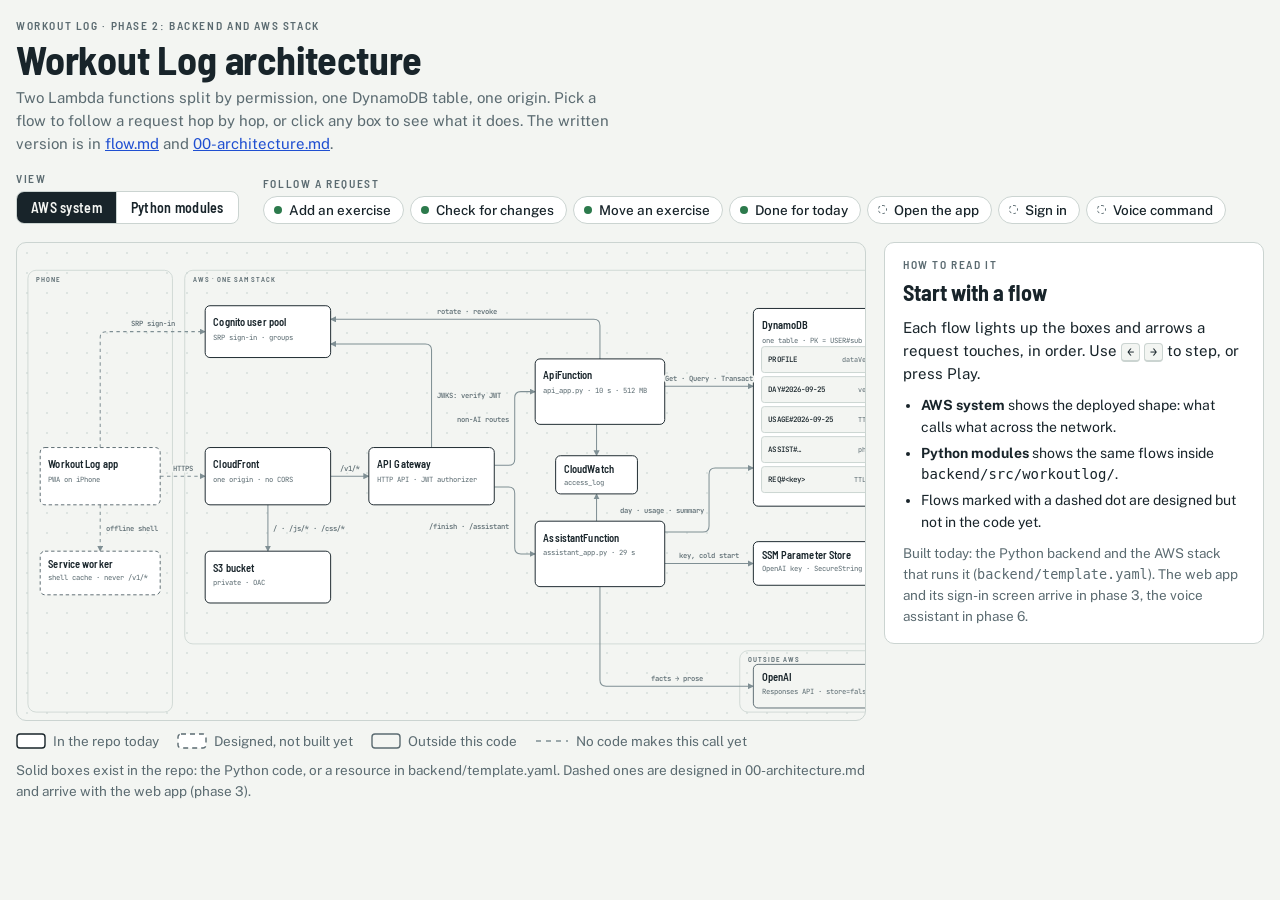
==== docs/architecture.html @ 7bdda40e "Interactive architecture diagram, updated for phase 2 docs/architecture.html: an explorable diagram " ====
<!doctype html>
<html lang="en">
<head>
<meta charset="utf-8">
<meta name="viewport" content="width=device-width, initial-scale=1, viewport-fit=cover">
<title>Workout Log Architecture</title>
<link rel="preconnect" href="https://fonts.googleapis.com">
<link rel="preconnect" href="https://fonts.gstatic.com" crossorigin>
<link rel="stylesheet" href="https://fonts.googleapis.com/css2?family=Barlow+Semi+Condensed:wght@500;600;700&family=Public+Sans:wght@400;500;600&family=JetBrains+Mono:wght@400;500;600&display=swap">
<style>
/* Layout: drafting-paper diagram on the left, a reading panel on the right that
   follows whatever is selected; stacks to one column on narrow screens. */
:root {
  --paper: #f3f5f2;
  --surface: #ffffff;
  --ink: #18242a;
  --muted: #5b6b71;
  --line: #cbd4d1;
  --grid: #dde4e1;
  --edge: #7f8f94;
  --accent: #1f4fd1;
  --accent-soft: #9fb3ec;
  --accent-wash: #e4eafb;
  --warn: #b9450f;
  --warn-wash: #fbeadf;
  --ok: #2c7a4c;
  --ok-wash: #e0f0e6;

  --display: "Barlow Semi Condensed", "Arial Narrow", "Helvetica Neue", Arial, sans-serif;
  --body: "Public Sans", "Segoe UI", system-ui, -apple-system, sans-serif;
  --mono: "JetBrains Mono", ui-monospace, "SF Mono", Menlo, Consolas, monospace;
  color-scheme: light;
}
@media (prefers-color-scheme: dark) {
  :root:not([data-theme="light"]) {
    --paper: #0f1518; --surface: #172025; --ink: #e2e9e6; --muted: #93a3a8;
    --line: #2b393f; --grid: #1a2428; --edge: #6d7e84;
    --accent: #7f9cff; --accent-soft: #3c5196; --accent-wash: #1b2650;
    --warn: #f0905f; --warn-wash: #3a2218; --ok: #6cc28f; --ok-wash: #163024;
    color-scheme: dark;
  }
}
:root[data-theme="dark"] {
  --paper: #0f1518; --surface: #172025; --ink: #e2e9e6; --muted: #93a3a8;
  --line: #2b393f; --grid: #1a2428; --edge: #6d7e84;
  --accent: #7f9cff; --accent-soft: #3c5196; --accent-wash: #1b2650;
  --warn: #f0905f; --warn-wash: #3a2218; --ok: #6cc28f; --ok-wash: #163024;
  color-scheme: dark;
}

* { box-sizing: border-box; }
html, body { margin: 0; }
body {
  background: var(--paper);
  color: var(--ink);
  font: 400 15px/1.55 var(--body);
  padding: max(20px, env(safe-area-inset-top, 0px)) 16px max(32px, env(safe-area-inset-bottom, 0px));
}
.wrap { max-width: 1480px; margin: 0 auto; display: grid; gap: 18px; }
[hidden] { display: none !important; }
button { font: inherit; color: inherit; }
:focus-visible { outline: 2px solid var(--accent); outline-offset: 2px; }

/* ---------- header ---------- */
header { display: grid; gap: 6px; }
.eyebrow {
  font: 600 11.5px/1 var(--display); letter-spacing: .14em; text-transform: uppercase;
  color: var(--muted); margin: 0;
}
h1 {
  font: 700 clamp(28px, 4vw, 40px)/1.05 var(--display); margin: 0; letter-spacing: -.005em;
  text-wrap: balance;
}
.lede { margin: 0; color: var(--muted); max-width: 68ch; }
.lede a { color: var(--accent); }

/* ---------- toolbar ---------- */
.toolbar { display: flex; flex-wrap: wrap; gap: 12px 24px; align-items: end; }
.group { display: grid; gap: 6px; min-width: 0; }
.seg { display: inline-flex; border: 1px solid var(--line); border-radius: 8px; overflow: hidden; background: var(--surface); }
.seg button {
  border: 0; background: transparent; padding: 7px 14px; cursor: pointer;
  font: 600 14px var(--display); letter-spacing: .02em;
}
.seg button + button { border-left: 1px solid var(--line); }
.seg button[aria-pressed="true"] { background: var(--ink); color: var(--paper); }
.chips { display: flex; flex-wrap: wrap; gap: 6px; }
.chip {
  border: 1px solid var(--line); background: var(--surface); border-radius: 999px;
  padding: 5px 12px 5px 10px; cursor: pointer; display: inline-flex; align-items: center; gap: 7px;
  font: 500 13.5px var(--body);
}
.chip .dot { width: 8px; height: 8px; border-radius: 50%; background: var(--ok); flex: none; }
.chip.designed .dot { background: transparent; border: 1.5px dashed var(--muted); width: 9px; height: 9px; }
.chip[aria-pressed="true"] { border-color: var(--accent); background: var(--accent-wash); color: var(--accent); }
.btn {
  border: 1px solid var(--line); background: var(--surface); border-radius: 7px;
  padding: 6px 12px; cursor: pointer; font: 500 13.5px var(--body);
}
.btn:hover, .chip:hover { border-color: var(--accent); }

/* ---------- main ---------- */
main { display: grid; grid-template-columns: minmax(0, 1fr) 380px; gap: 18px; align-items: start; }
@media (max-width: 1060px) { main { grid-template-columns: minmax(0, 1fr); } }

figure { margin: 0; min-width: 0; display: grid; gap: 10px; }
.board {
  border: 1px solid var(--line); border-radius: 10px; overflow-x: auto;
  background-color: var(--paper);
  background-image: radial-gradient(var(--grid) 1.1px, transparent 1.2px);
  background-size: 20px 20px;
}
svg.diagram { display: block; width: 100%; min-width: 900px; height: auto; }
figcaption { color: var(--muted); font-size: 13.5px; display: flex; flex-wrap: wrap; gap: 8px 18px; align-items: center; }
.legend { display: inline-flex; align-items: center; gap: 7px; }
.legend svg { flex: none; }

/* svg: zones */
.zone rect { fill: none; stroke: var(--line); stroke-width: 1.2; }
.zlabel { font: 600 10.5px var(--display); letter-spacing: .14em; fill: var(--muted); text-transform: uppercase; }

/* svg: nodes */
.node { cursor: pointer; transition: opacity .2s ease; outline: none; }
.node .box { fill: var(--surface); stroke: var(--ink); stroke-width: 1.4; transition: stroke .2s, fill .2s; }
.node.st-designed .box { stroke: var(--muted); stroke-dasharray: 5 4; }
.node.st-idle .box { stroke: var(--muted); }
.node.st-ext .box { fill: var(--paper); stroke: var(--muted); }
.node.row .box { fill: var(--paper); stroke: var(--line); stroke-dasharray: none; }
.node.row.st-designed .box { stroke: var(--muted); stroke-dasharray: 4 3; }
.node .title { font: 600 15.5px var(--display); fill: var(--ink); letter-spacing: .01em; }
.node .title.mono { font: 600 13px var(--mono); letter-spacing: 0; }
.node .sub { font: 400 10.5px var(--mono); fill: var(--muted); }
.node.row .title { font: 500 11px var(--mono); }
.node.row .sub { font-size: 10px; }
.node:hover .box, .node:focus-visible .box { stroke: var(--accent); }
.node:focus-visible .box { stroke-width: 2.6; }
.node.is-active .box { stroke: var(--accent); stroke-width: 2.4; fill: var(--accent-wash); stroke-dasharray: none; }
.node.is-active .title { fill: var(--accent); }
.node.is-past .box { stroke: var(--accent-soft); stroke-width: 1.8; }
.node.is-selected .box { stroke: var(--accent); stroke-width: 2.6; }
.node.is-near .box { stroke: var(--accent); }
.is-dim { opacity: .26; }
.tag rect { fill: var(--warn-wash); stroke: var(--warn); stroke-width: 1; }
.tag text { font: 600 9.5px var(--display); letter-spacing: .12em; fill: var(--warn); }

/* svg: edges */
.edge .line { fill: none; stroke: var(--edge); stroke-width: 1.5; transition: stroke .2s; }
.edge.st-designed .line, .edge.st-idle .line { stroke-dasharray: 5 5; }
.edge.is-past .line { stroke: var(--accent-soft); stroke-width: 2; }
.edge.is-near .line { stroke: var(--accent); stroke-width: 2; }
.edge.is-active .line { stroke: var(--accent); stroke-width: 2.6; stroke-dasharray: 8 5; animation: flow .9s linear infinite; }
.elabel {
  font: 500 10.5px var(--mono); fill: var(--muted);
  paint-order: stroke; stroke: var(--paper); stroke-width: 5px; stroke-linejoin: round;
  transition: opacity .2s ease;
}
.elabel.is-active, .elabel.is-near { fill: var(--accent); font-weight: 600; }
.mk-base { fill: var(--edge); }
.mk-on { fill: var(--accent); }
.mk-past { fill: var(--accent-soft); }
@keyframes flow { to { stroke-dashoffset: -26; } }
@media (prefers-reduced-motion: reduce) {
  .edge.is-active .line { animation: none; stroke-dasharray: none; }
  .node, .elabel, .edge .line { transition: none; }
}

/* ---------- panel ---------- */
aside { display: grid; gap: 14px; min-width: 0; position: sticky; top: max(12px, env(safe-area-inset-top, 0px)); }
@media (max-width: 1060px) { aside { position: static; } }
.card {
  background: var(--surface); border: 1px solid var(--line); border-radius: 10px;
  padding: 16px 18px; display: grid; gap: 10px; min-width: 0;
}
.card h2, .card h3 { margin: 0; font: 700 22px/1.15 var(--display); text-wrap: balance; }
.card h3 { font-size: 20px; }
.card p { margin: 0; }
.card .meta { display: flex; flex-wrap: wrap; gap: 6px 10px; align-items: center; }
.route { font: 500 12.5px var(--mono); color: var(--muted); overflow-wrap: anywhere; }
.status {
  display: inline-flex; align-items: center; gap: 6px; font: 600 11px var(--display);
  letter-spacing: .1em; text-transform: uppercase; padding: 3px 8px; border-radius: 4px;
  background: var(--ok-wash); color: var(--ok);
}
.status.designed { background: transparent; color: var(--muted); border: 1px dashed var(--muted); }
.status.ext, .status.idle { background: transparent; color: var(--muted); border: 1px solid var(--line); }

.controls { display: flex; align-items: center; gap: 8px; flex-wrap: wrap; }
.controls .count { font: 600 14px var(--display); color: var(--muted); font-variant-numeric: tabular-nums; margin-right: auto; }

ol.steps { list-style: none; margin: 0; padding: 0; display: grid; gap: 2px; counter-reset: step; }
ol.steps li { counter-increment: step; }
ol.steps button {
  width: 100%; text-align: left; border: 0; background: transparent; cursor: pointer;
  display: grid; grid-template-columns: 26px minmax(0, 1fr); gap: 2px 10px;
  padding: 7px 8px; border-radius: 7px;
}
ol.steps button::before {
  content: counter(step); grid-row: span 2; align-self: start;
  width: 24px; height: 24px; border-radius: 50%; display: grid; place-items: center;
  font: 700 13px var(--display); border: 1.5px solid var(--line); color: var(--muted);
  font-variant-numeric: tabular-nums;
}
ol.steps button:hover { background: var(--paper); }
ol.steps .t { font-weight: 600; font-size: 14.5px; line-height: 1.35; padding-top: 2px; }
ol.steps .d { font-size: 13.5px; color: var(--muted); display: none; }
ol.steps li.past button::before { border-color: var(--accent-soft); color: var(--accent); }
ol.steps li.current button { background: var(--accent-wash); }
ol.steps li.current button::before { background: var(--accent); border-color: var(--accent); color: var(--surface); }
ol.steps li.current .d { display: block; color: var(--ink); }

dl.facts { margin: 0; display: grid; grid-template-columns: minmax(0, 38%) minmax(0, 1fr); gap: 6px 12px; font-size: 13.5px; }
dl.facts dt { color: var(--muted); }
dl.facts dd { margin: 0; overflow-wrap: anywhere; }
.files { display: flex; flex-wrap: wrap; gap: 6px; }
.files code {
  font: 500 12px var(--mono); background: var(--paper); border: 1px solid var(--line);
  border-radius: 4px; padding: 2px 6px; overflow-wrap: anywhere;
}
.links { display: flex; flex-wrap: wrap; gap: 6px; }
.links button {
  border: 1px solid var(--line); background: var(--paper); border-radius: 6px;
  padding: 3px 9px; cursor: pointer; font: 500 12.5px var(--body);
}
.links button:hover { border-color: var(--accent); color: var(--accent); }
.sublabel { font: 600 11px var(--display); letter-spacing: .12em; text-transform: uppercase; color: var(--muted); }
.card ul { margin: 0; padding-left: 18px; display: grid; gap: 4px; font-size: 14px; }
kbd { font: 500 12px var(--mono); border: 1px solid var(--line); border-bottom-width: 2px; border-radius: 4px; padding: 0 5px; background: var(--paper); }
</style>
</head>
<body>
<div class="wrap">

  <header>
    <p class="eyebrow">Workout Log · phase 2: backend and AWS stack</p>
    <h1>Workout Log architecture</h1>
    <p class="lede">
      Two Lambda functions split by permission, one DynamoDB table, one origin.
      Pick a flow to follow a request hop by hop, or click any box to see what it does.
      The written version is in <a href="flow.md">flow.md</a> and <a href="00-architecture.md">00-architecture.md</a>.
    </p>
  </header>

  <div class="toolbar">
    <div class="group">
      <span class="eyebrow">View</span>
      <div class="seg" role="group" aria-label="Diagram view">
        <button type="button" id="viewSystem" data-view="system" aria-pressed="true">AWS system</button>
        <button type="button" id="viewCode" data-view="code" aria-pressed="false">Python modules</button>
      </div>
    </div>
    <div class="group">
      <span class="eyebrow">Follow a request</span>
      <div class="chips" id="flowChips"></div>
    </div>
  </div>

  <main>
    <figure>
      <div class="board">
        <svg class="diagram" id="diagram" role="group" aria-label="Architecture diagram"></svg>
      </div>
      <figcaption>
        <span class="legend">
          <svg width="30" height="16" aria-hidden="true"><rect x="1" y="1" width="28" height="14" rx="3" fill="var(--surface)" stroke="var(--ink)" stroke-width="1.4"/></svg>
          In the repo today
        </span>
        <span class="legend">
          <svg width="30" height="16" aria-hidden="true"><rect x="1" y="1" width="28" height="14" rx="3" fill="var(--surface)" stroke="var(--muted)" stroke-width="1.4" stroke-dasharray="5 4"/></svg>
          Designed, not built yet
        </span>
        <span class="legend">
          <svg width="30" height="16" aria-hidden="true"><rect x="1" y="1" width="28" height="14" rx="3" fill="var(--paper)" stroke="var(--muted)" stroke-width="1.4"/></svg>
          Outside this code
        </span>
        <span class="legend">
          <svg width="34" height="10" aria-hidden="true"><line x1="1" y1="5" x2="33" y2="5" stroke="var(--edge)" stroke-width="1.5" stroke-dasharray="5 5"/></svg>
          No code makes this call yet
        </span>
        <span id="caption"></span>
      </figcaption>
    </figure>

    <aside id="panel" aria-live="polite">
      <section class="card" id="introCard">
        <p class="eyebrow">How to read it</p>
        <h2>Start with a flow</h2>
        <p>Each flow lights up the boxes and arrows a request touches, in order. Use <kbd>←</kbd> <kbd>→</kbd> to step, or press Play.</p>
        <ul>
          <li><b>AWS system</b> shows the deployed shape: what calls what across the network.</li>
          <li><b>Python modules</b> shows the same flows inside <code>backend/src/workoutlog/</code>.</li>
          <li>Flows marked with a dashed dot are designed but not in the code yet.</li>
        </ul>
        <p style="color:var(--muted);font-size:13.5px">Built today: the Python backend and the AWS stack that runs it (<code>backend/template.yaml</code>). The web app and its sign-in screen arrive in phase 3, the voice assistant in phase 6.</p>
      </section>

      <section class="card" id="flowCard" hidden>
        <div class="meta">
          <span class="status" id="flowStatus"></span>
          <span class="route" id="flowRoute"></span>
        </div>
        <h2 id="flowName"></h2>
        <div class="controls">
          <span class="count" id="stepCount"></span>
          <button class="btn" type="button" id="prevStep" aria-label="Previous step">← Prev</button>
          <button class="btn" type="button" id="playStep">Play</button>
          <button class="btn" type="button" id="nextStep" aria-label="Next step">Next →</button>
        </div>
        <ol class="steps" id="steps"></ol>
        <div class="links"><button type="button" id="clearFlow">Clear flow</button></div>
      </section>

      <section class="card" id="nodeCard" hidden></section>
    </aside>
  </main>
</div>

<script>
(() => {
  "use strict";

  // ---------------------------------------------------------------- data
  // st: "repo" = exists in the repo, "designed" = docs only, "ext" = outside
  // this code, "idle" = code exists but nothing calls it.
  const N = (id, x, y, w, h, title, sub, st, opts = {}) => ({ id, x, y, w, h, title, sub, st, ...opts });
  const E = (id, from, to, pts, label, lx, ly, anchor, st) => ({ id, from, to, pts, label, lx, ly, anchor: anchor || "middle", st: st || "repo" });

  const VIEWS = {
    system: {
      viewBox: [0, 0, 1320, 700],
      caption: "Solid boxes exist in the repo: the Python code, or a resource in backend/template.yaml. Dashed ones are designed in 00-architecture.md and arrive with the web app (phase 3).",
      zones: [
        { x: 16, y: 40, w: 212, h: 648, label: "Phone" },
        { x: 246, y: 40, w: 1058, h: 548, label: "AWS · one SAM stack" },
        { x: 1060, y: 598, w: 244, h: 90, label: "Outside AWS" }
      ],
      nodes: [
        N("browser", 34, 300, 176, 84, "Workout Log app", "PWA on iPhone", "designed"),
        N("sw", 34, 452, 176, 64, "Service worker", "shell cache · never /v1/*", "designed"),
        N("cognito", 276, 92, 184, 76, "Cognito user pool", "SRP sign-in · groups", "repo"),
        N("cloudfront", 276, 300, 184, 84, "CloudFront", "one origin · no CORS", "repo"),
        N("s3", 276, 452, 184, 76, "S3 bucket", "private · OAC", "repo"),
        N("apigw", 516, 300, 184, 84, "API Gateway", "HTTP API · JWT authorizer", "repo"),
        N("apifn", 760, 170, 190, 96, "ApiFunction", "api_app.py · 10 s · 512 MB", "repo"),
        N("logs", 790, 312, 120, 56, "CloudWatch", "access_log", "repo"),
        N("asstfn", 760, 408, 190, 96, "AssistantFunction", "assistant_app.py · 29 s", "repo"),
        N("dynamo", 1080, 96, 216, 290, "DynamoDB", "one table · PK = USER#sub", "repo"),
        N("ddb_profile", 1092, 152, 192, 38, "PROFILE", "dataVersion", "repo", { row: true }),
        N("ddb_day", 1092, 196, 192, 38, "DAY#2026-09-25", "version", "repo", { row: true }),
        N("ddb_usage", 1092, 240, 192, 38, "USAGE#2026-09-25", "TTL 3 d", "repo", { row: true }),
        N("ddb_assist", 1092, 284, 192, 38, "ASSIST#…", "phase 6", "idle", { row: true }),
        N("ddb_req", 1092, 328, 192, 38, "REQ#<key>", "TTL 24 h", "repo", { row: true }),
        N("ssm", 1080, 438, 216, 64, "SSM Parameter Store", "OpenAI key · SecureString", "repo"),
        N("openai", 1080, 618, 216, 64, "OpenAI", "Responses API · store=false", "ext")
      ],
      edges: [
        E("s_br_cf", "browser", "cloudfront", [[210, 342], [276, 342]], "HTTPS", 243, 334, "middle", "designed"),
        E("s_br_cog", "browser", "cognito", [[122, 300], [122, 130], [276, 130]], "SRP sign-in", 200, 122, "middle", "designed"),
        E("s_br_sw", "browser", "sw", [[122, 384], [122, 452]], "offline shell", 130, 422, "start", "designed"),
        E("s_cf_s3", "cloudfront", "s3", [[368, 384], [368, 452]], "/ · /js/* · /css/*", 376, 422, "start", "repo"),
        E("s_cf_gw", "cloudfront", "apigw", [[460, 342], [516, 342]], "/v1/*", 488, 334, "middle", "repo"),
        E("s_gw_cog", "apigw", "cognito", [[608, 300], [608, 148], [460, 148]], "JWKS: verify JWT", 616, 228, "start", "repo"),
        E("s_gw_api", "apigw", "apifn", [[700, 326], [730, 326], [730, 218], [760, 218]], "non-AI routes", 722, 262, "end", "repo"),
        E("s_gw_ast", "apigw", "asstfn", [[700, 358], [730, 358], [730, 456], [760, 456]], "/finish · /assistant", 722, 420, "end", "repo"),
        E("s_api_cog", "apifn", "cognito", [[855, 170], [855, 112], [460, 112]], "rotate · revoke", 660, 104, "middle", "repo"),
        E("s_api_ddb", "apifn", "dynamo", [[950, 210], [1080, 210]], "Get · Query · Transact", 1015, 202, "middle", "repo"),
        E("s_ast_ddb", "asstfn", "dynamo", [[950, 424], [1015, 424], [1015, 330], [1080, 330]], "day · usage · summary", 1007, 396, "end", "repo"),
        E("s_ast_ssm", "asstfn", "ssm", [[950, 470], [1080, 470]], "key, cold start", 1015, 462, "middle", "repo"),
        E("s_ast_oai", "asstfn", "openai", [[855, 504], [855, 650], [1080, 650]], "facts → prose", 968, 642, "middle", "repo"),
        E("s_api_log", "apifn", "logs", [[850, 266], [850, 312]], "", 0, 0, "middle", "repo"),
        E("s_ast_log", "asstfn", "logs", [[850, 408], [850, 368]], "", 0, 0, "middle", "repo")
      ]
    },
    code: {
      viewBox: [0, 0, 1400, 720],
      caption: "Every box here is a file under backend/src/workoutlog/. Arrows point from caller to callee.",
      zones: [
        { x: 330, y: 30, w: 420, h: 120, label: "Shared by both entry points" },
        { x: 405, y: 270, w: 415, h: 226, label: "Pure · no I/O" },
        { x: 1085, y: 36, w: 305, h: 436, label: "AssistantFunction only" }
      ],
      nodes: [
        N("api_app", 40, 50, 190, 80, "api_app.py", "ApiFunction entry", "repo", { mono: true }),
        N("assistant_app", 850, 50, 190, 80, "assistant_app.py", "AssistantFunction entry", "repo", { mono: true }),
        N("auth", 342, 66, 126, 60, "auth.py", "current_user", "repo", { mono: true }),
        N("models", 477, 66, 126, 60, "models.py", "Pydantic bodies", "repo", { mono: true }),
        N("errors", 612, 66, 126, 60, "errors.py", "one error shape", "repo", { mono: true }),
        N("sessions", 240, 180, 150, 60, "sessions.py", "/v1/auth/* cookie", "repo", { mono: true }),
        N("c_cognito", 250, 300, 130, 56, "Cognito", "token rotation", "ext"),
        N("service", 40, 300, 190, 80, "service.py", "day operations", "repo", { mono: true }),
        N("logic", 420, 300, 220, 80, "logic.py", "workout rules · JS twin", "repo", { mono: true }),
        N("catalog", 420, 420, 220, 60, "catalog.py", "exercise_catalog.json", "repo", { mono: true }),
        N("export_csv", 660, 420, 155, 56, "export_csv.py", "no caller", "idle", { mono: true }),
        N("summary", 830, 300, 170, 80, "summary.py", "facts for the model", "repo", { mono: true }),
        N("repo", 420, 540, 220, 80, "repo.py", "the only DynamoDB code", "repo", { mono: true }),
        N("c_dynamo", 420, 660, 220, 50, "DynamoDB", "moto in tests", "ext"),
        N("summarizer", 1100, 60, 180, 64, "summarizer.py", "write_summary()", "repo", { mono: true }),
        N("prompts", 1100, 170, 120, 50, "prompts.py", "SUMMARY_SYSTEM", "repo", { mono: true }),
        N("openai_client", 1100, 260, 190, 64, "openai_client.py", "the only key reader", "repo", { mono: true }),
        N("c_ssm", 1100, 400, 120, 56, "SSM", "OpenAI key", "ext"),
        N("c_openai", 1250, 400, 130, 56, "OpenAI", "Responses API", "ext")
      ],
      edges: [
        E("ev_api", null, "api_app", [[135, 8], [135, 50]], "Lambda event", 143, 32, "start"),
        E("ev_asst", null, "assistant_app", [[945, 8], [945, 50]], "Lambda event", 953, 32, "start"),
        E("a_g", "api_app", "auth", [[230, 90], [330, 90]], "Depends()", 280, 82),
        E("a_x", "api_app", "sessions", [[230, 118], [262, 118], [262, 180]], "/v1/auth/*", 270, 162, "start"),
        E("x_g", "sessions", "auth", [[370, 180], [370, 126]], "", 0, 0),
        E("x_c", "sessions", "c_cognito", [[315, 240], [315, 300]], "rotate · revoke", 307, 274, "end"),
        E("s_g", "assistant_app", "auth", [[850, 90], [750, 90]], "Depends()", 800, 82),
        E("a_v", "api_app", "service", [[135, 130], [135, 300]], "one call per route", 127, 218, "end"),
        E("a_r", "api_app", "repo", [[40, 112], [20, 112], [20, 600], [420, 600]], "list_days · ensure_profile", 220, 616),
        E("v_r", "service", "repo", [[135, 380], [135, 580], [420, 580]], "mutate_day(apply)", 278, 572),
        E("g_l", "models", "logic", [[540, 126], [540, 300]], "stored() → lookup", 548, 218, "start"),
        E("l_c", "logic", "catalog", [[530, 380], [530, 420]], "", 0, 0),
        E("u_l", "summary", "logic", [[830, 340], [640, 340]], "totals · top sets", 735, 332),
        E("s_u", "assistant_app", "summary", [[915, 130], [915, 300]], "facts", 923, 218, "start"),
        E("s_r", "assistant_app", "repo", [[1015, 130], [1015, 580], [640, 580]], "get_day · bump_usage · set_summary_once", 828, 572),
        E("r_d", "repo", "c_dynamo", [[530, 620], [530, 660]], "boto3", 538, 644, "start"),
        E("e_l", "export_csv", "logic", [[700, 420], [700, 368], [640, 368]], "tests only", 708, 400, "start", "idle"),
        E("s_z", "assistant_app", "summarizer", [[1040, 90], [1100, 90]], "lazy import", 1070, 82),
        E("z_p", "summarizer", "prompts", [[1140, 124], [1140, 170]], "instructions", 1148, 152, "start"),
        E("z_o", "summarizer", "openai_client", [[1260, 124], [1260, 260]], "client()", 1268, 196, "start"),
        E("o_m", "openai_client", "c_ssm", [[1140, 324], [1140, 400]], "api_key()", 1148, 366, "start"),
        E("o_x", "openai_client", "c_openai", [[1270, 324], [1270, 360], [1315, 360], [1315, 400]], "responses.create", 1292, 352)
      ]
    }
  };

  const STATUS_TEXT = { repo: "In the repo", designed: "Designed", ext: "Outside this code", idle: "No caller yet" };

  const DETAILS = {
    // ---- system view
    browser: { kind: "Frontend · PWA", status: "Designed · phase 3", files: ["web/ (only exercise_catalog.json so far)"],
      body: ["Static HTML, CSS and plain ES modules, added to the iPhone home screen. No build step.",
             "Access and ID tokens live in memory only. The refresh token sits in an httpOnly cookie the page's JavaScript can't read."],
      facts: [["Polls", "GET /v1/days every 60 s with If-None-Match"], ["Sign-in", "SRP through a vendored, pinned amazon-cognito-identity-js"]] },
    sw: { kind: "Frontend", status: "Designed · phase 3",
      body: ["Caches the app shell so it opens instantly, online or not. It never caches /v1/*, so data always comes from the server."] },
    cognito: { kind: "AWS · identity", status: "In template.yaml · make deploy", files: ["backend/template.yaml · UserPool, UserPoolClient", "scripts/create-user.sh", "scripts/set-ai-access.sh"],
      body: ["Invite-only user pool. SRP sign-in means the password is never sent at sign-in.",
             "The ai-users and admins groups unlock the AI routes. The pool is retained if the stack is deleted."],
      facts: [["Access / ID token", "15 min, in memory"], ["Refresh token", "90 days, httpOnly cookie, rotated on every use (30 s grace)"], ["Auth flows", "ALLOW_USER_SRP_AUTH only"], ["Feature plan", "Essentials, which rotation needs"], ["Wrong passwords", "lockout doubles after 5 failures"]] },
    cloudfront: { kind: "AWS · edge", status: "In template.yaml · make deploy", files: ["backend/template.yaml · Distribution, SecurityHeaders"],
      body: ["One distribution serves the app and the API on the same origin, so there is no CORS configuration anywhere.",
             "API paths use CachingDisabled and AllViewerExceptHostHeader, which is what lets the Authorization, Cookie, Origin and Idempotency-Key headers reach API Gateway.",
             "A response headers policy adds the CSP (script-src 'self'), HSTS, nosniff, a referrer policy and a permissions policy."],
      facts: [["/, /js/*, /css/*", "S3"], ["/health", "ApiFunction, no auth"], ["/v1/auth/*", "ApiFunction, refresh cookie"], ["other /v1/*", "JWT, either function"]] },
    s3: { kind: "AWS · storage", status: "In template.yaml · empty until phase 3", files: ["backend/template.yaml · WebBucket, WebBucketPolicy"],
      body: ["Private bucket with all public access blocked. Only this CloudFront distribution can read it, through Origin Access Control, and only over TLS."],
      facts: [["Filled by", "deploy-web.sh (phase 3)"]] },
    apigw: { kind: "AWS · API", status: "In template.yaml · make deploy", files: ["backend/template.yaml · HttpApi", "tests/test_template.py"],
      body: ["HTTP API with a built-in JWT authorizer, so a bad token is turned away before any Lambda runs.",
             "It checks signature and expiry, not revocation. That is why access tokens last 15 minutes."],
      facts: [["No authorizer", "/health, /v1/auth/refresh, /v1/auth/signout only (test_template.py checks)"], ["Timeout", "30 s per integration"], ["Throttling", "burst 50, rate 20, shared by all users"], ["Cost", "about $1.00 per million requests"]] },
    logs: { kind: "AWS · logs", status: "In the repo · 30-day retention", files: ["api_app.py · access_log", "assistant_app.py · access_log", "errors.py · _unhandled"],
      body: ["Each function's access_log middleware writes one JSON line per request. Bodies are never logged, because they hold notes, summaries and transcripts.",
             "A crash logs only the exception type."],
      facts: [["Fields", "requestId, route, status, ms, sub"]] },
    apifn: { kind: "AWS Lambda · Python 3.13", status: "In the repo · make deploy", files: ["api_app.py", "sessions.py", "service.py", "repo.py"],
      body: ["Every route that doesn't call OpenAI. It has no permission to read the key, so a bug here can't leak it.",
             "It also owns the refresh-token cookie routes, the only ones that start from a cookie instead of a JWT."],
      facts: [["Routes", "/health, /v1/me, /v1/days, /v1/days/{date}, exercises: POST, PUT, DELETE, move, /v1/requests/{key}, /v1/auth/session, /refresh, /signout"], ["Limits", "10 s, 512 MB, arm64"], ["IAM", "DynamoDB item actions on the table. No SSM, no KMS"]] },
    asstfn: { kind: "AWS Lambda · Python 3.13", status: "In the repo · make deploy", files: ["assistant_app.py", "summary.py", "assistant/"],
      body: ["The only function that can read the OpenAI key, and the only one that imports the SDK.",
             "Today it serves POST /v1/days/{date}/finish. /v1/assistant and its undo arrive in phase 6."],
      facts: [["Limits", "29 s, 1024 MB, arm64"], ["Daily AI cap", "DAILY_AI_LIMIT, default 100 per UTC day"], ["IAM", "the table, plus ssm:GetParameter on the one key parameter"]] },
    dynamo: { kind: "AWS · database", status: "In template.yaml · access code in repo", files: ["repo.py", "backend/template.yaml · Table"],
      body: ["One table. Every key starts with USER#<sub>, and sub only ever comes from the verified JWT, so each user stays inside their own partition.",
             "Every access is a GetItem, a single-partition Query or a transaction. No scans, no indexes."],
      facts: [["Billing", "on demand"], ["Safety", "point-in-time recovery, deletion protection, Retain"]] },
    ddb_profile: { kind: "DynamoDB item", status: "In the repo", files: ["repo.data_version", "repo._bump_version_op", "repo.ensure_profile"],
      body: ["email and dataVersion. dataVersion is the ETag for GET /v1/days. It moves in the same transaction as every day write, so a 304 can't hide a change."] },
    ddb_day: { kind: "DynamoDB item", status: "In the repo", files: ["repo.mutate_day", "repo.move_exercise", "repo.set_summary_once"],
      body: ["One workout day: place, notes, bodyweight, summary, summaryGeneratedAt, exercises keyed \"01\" to \"99\", and version.",
             "Each write is conditional on the version that was read. A conflict re-reads and re-applies, up to 3 times."] },
    ddb_usage: { kind: "DynamoDB item", status: "In the repo", files: ["repo.bump_usage", "repo.release_usage"],
      body: ["Atomic count of AI calls for one UTC day, so parallel calls can't both slip under the cap. A summary that fails gives its count back. Expires after 3 days."] },
    ddb_assist: { kind: "DynamoDB item", status: "Code exists · no caller until phase 6", files: ["repo.put_turn", "repo.get_turn", "repo.recent_turns"],
      body: ["One assistant turn with its undo snapshots, so a bare \"12 reps\" can answer the question asked a moment ago. Expires after 14 days."] },
    ddb_req: { kind: "DynamoDB item", status: "In the repo", files: ["repo.get_request", "repo._request_put_op", "api_app._idempotent"],
      body: ["One Idempotency-Key, for retries on a weak gym connection: the request hash, its status and the stored response. For POST /exercises and move it joins the same transaction as the write, so a retry replays instead of logging twice.",
             "The in_progress claim used by /v1/assistant arrives in phase 6. Expires after 24 hours."] },
    ssm: { kind: "AWS · secret", status: "Created by put-openai-key.sh · read code in repo", files: ["assistant/openai_client.py · api_key()", "scripts/put-openai-key.sh"],
      body: ["A SecureString parameter holding the OpenAI key. Free, where Secrets Manager would cost $0.40 a month. put-openai-key.sh creates it with read -s, and the key never appears on a command line."],
      facts: [["Read", "once per cold start, kept in memory"], ["Who can read it", "AssistantFunction only"]] },
    openai: { kind: "External service", status: "Called from repo code", files: ["assistant/summarizer.py", "assistant/openai_client.py"],
      body: ["Responses API with store=false. For the summary it receives only facts that Python computed, and writes prose."],
      facts: [["Model", "ASSISTANT_MODEL, default gpt-6-luna"], ["Timeout", "OPENAI_TIMEOUT 22 s, 1 retry"], ["Failures", "502 ai_unavailable, 402 openai_quota"]] },

    // ---- code view
    api_app: { kind: "Entry point · ApiFunction", status: "In the repo", files: ["api_app.py"],
      body: ["Routes stay thin. Each resolves its dependencies and makes one call into service.py, except /v1/me, /v1/days and /v1/requests/{key}, which call repo directly.",
             "POST /exercises and move go through _idempotent, which replays an earlier request with the same Idempotency-Key. access_log wraps every request. handler = Mangum(app) is what Lambda invokes."],
      facts: [["Dependency order", "day_date → exercise_key → current_user → get_repo → idempotency_key → body"], ["304", "list_days, when If-None-Match equals dataVersion"], ["Includes", "sessions.router for /v1/auth/*"]] },
    assistant_app: { kind: "Entry point · AssistantFunction", status: "In the repo", files: ["assistant_app.py"],
      body: ["finish_day checks the day, runs guard_ai (group, then the daily counter), computes the facts, calls the model, and writes the summary once.",
             "get_summarizer returns a function that imports the OpenAI SDK only when the model is called, so early 400, 409, 403 and 429 replies never load it. A failed summary gives its usage count back."],
      facts: [["Can return", "400 no_exercises, 409 already_summarized, 403 ai_not_enabled, 429 daily_limit, 502, 402"]] },
    auth: { kind: "Identity", status: "In the repo", files: ["auth.py"],
      body: ["current_user reads the claims API Gateway already verified, from scope[\"aws.event\"]. No sub → 401. There is no bypass; tests override the dependency."],
      facts: [["Groups", "a list, or the string \"[admins ai-users]\""], ["require_ai", "403 unless ai-users or admins"]] },
    models: { kind: "Validation", status: "In the repo", files: ["models.py"],
      body: ["Pydantic request models, with every size limit as a MAX_* constant and extra fields forbidden.",
             "ExerciseIn.stored() fills group and muscles from the catalog, so stored exercises are always complete."],
      facts: [["Models", "SetIn, ExerciseIn, DayPatch, MoveIn, FinishIn"], ["Bad date", "wrong length → 422, not a real date → 400"]] },
    errors: { kind: "Error shape", status: "In the repo", files: ["errors.py"],
      body: ["ApiError(status, code, message) is every deliberate error. install() turns ApiError, validation errors, HTTP errors and crashes into {\"error\": {code, message}}."] },
    service: { kind: "Day operations", status: "In the repo", files: ["service.py"],
      body: ["Written once so the REST routes and the phase 6 assistant change days the same way.",
             "Each operation builds an apply(day) closure for repo.mutate_day. _prune (repo.prune_day) deletes a day with nothing left worth keeping."],
      facts: [["Functions", "get_day, patch_day, add_exercise, replace_exercise, remove_exercise, move_exercise, replace_day (no caller)"]] },
    repo: { kind: "Data access", status: "In the repo", files: ["repo.py"],
      body: ["The only code that talks to DynamoDB.",
             "mutate_day reads, applies, then writes the day and the dataVersion bump in one conditional transaction. Up to 3 tries, then 409 version_conflict."],
      facts: [["Also", "move_exercise, set_summary_once, list_days with cursors, bump_usage, release_usage, get_request, prune_day"], ["No caller yet", "put_turn, get_turn, recent_turns"]] },
    logic: { kind: "Workout rules", status: "In the repo", files: ["logic.py"],
      body: ["Pure functions over plain dicts. A line-for-line JavaScript twin is planned in web/js/logic.js, and shared/fixtures/ keeps the two in step."],
      facts: [["Used by", "models (lookup), summary (totals, top sets, changes), export_csv"]] },
    catalog: { kind: "Catalog loader", status: "In the repo", files: ["catalog.py", "exercise_catalog.json"],
      body: ["Loads the catalog once per container. The JSON here is a copy: edit shared/exercise_catalog.json, then run make sync-shared."],
      facts: [["Provides", "groups, muscles, lookup rules (first match wins), main areas"]] },
    export_csv: { kind: "CSV builder", status: "No caller · tests only", files: ["export_csv.py"],
      body: ["One row per set. The browser builds the real export. This copy is for the phase 7 legacy import, and it's checked against shared/fixtures/export_expected.csv."] },
    summary: { kind: "Summary facts", status: "In the repo", files: ["summary.py"],
      body: ["day_facts computes every number the summary may state. facts_text writes them as plain lines for the model, which then can't get a total wrong."] },
    summarizer: { kind: "Model call", status: "In the repo", files: ["assistant/summarizer.py"],
      body: ["write_summary makes one Responses API call with store=False inside ai_errors(), and trims the result to 600 characters."] },
    prompts: { kind: "Prompt text", status: "In the repo", files: ["assistant/prompts.py"],
      body: ["SUMMARY_SYSTEM: 2 to 3 plain sentences, under 60 words, no hype, no emoji, no advice."] },
    openai_client: { kind: "OpenAI client", status: "In the repo", files: ["assistant/openai_client.py"],
      body: ["The only code that reads the key. api_key() calls SSM once per cold start. client() builds the OpenAI client with a 22 s timeout and 1 retry.",
             "ai_errors() maps SDK and SSM failures to 502 ai_unavailable, or 402 openai_quota, and logs only the exception type."] },
    sessions: { kind: "Refresh-token cookie", status: "In the repo", files: ["sessions.py"],
      body: ["POST /v1/auth/session, /refresh and /signout. The 90-day refresh token lives only in the wl_rt cookie: HttpOnly, Secure, SameSite=Strict, Path=/v1/auth.",
             "Every route first requires Origin to equal APP_ORIGIN, and refuses everything when it isn't set. /session refuses a token that belongs to someone else."],
      facts: [["Cognito calls", "GetTokensFromRefreshToken, RevokeToken, GlobalSignOut"], ["Errors", "401 signed_out / session_expired, 403 bad_origin / session_mismatch, 502 auth_unavailable"]] },
    c_cognito: { kind: "External · AWS", status: "Outside this code",
      body: ["The user pool's token endpoints. These calls need no IAM permissions; the token and the app client ID authorize them. Tests use a fake."] },
    c_dynamo: { kind: "External · AWS", status: "Outside this code",
      body: ["The real table in AWS. In tests, moto stands in, so the real conditional writes and transactions get exercised."] },
    c_ssm: { kind: "External · AWS", status: "Outside this code", body: ["Parameter Store, holding the OpenAI key as a SecureString."] },
    c_openai: { kind: "External service", status: "Outside this code", body: ["The OpenAI Responses API. Tests replace the summarizer, so they never reach it."] }
  };

  const FLOWS = [
    { id: "add", name: "Add an exercise", built: true, route: "POST /v1/days/{date}/exercises",
      system: [
        { n: ["browser"], e: [], t: "Tap Save", d: "The app sends POST /v1/days/2026-09-25/exercises with the access token and an Idempotency-Key it reuses on every retry of this Save." },
        { n: ["cloudfront"], e: ["s_br_cf"], t: "Same origin, no cache", d: "CloudFront passes /v1/* through uncached and forwards the Authorization header." },
        { n: ["apigw", "cognito"], e: ["s_cf_gw", "s_gw_cog"], t: "JWT checked before any code runs", d: "API Gateway checks the token's signature and expiry with Cognito's public keys. A bad or expired token gets 401 here." },
        { n: ["apifn"], e: ["s_gw_api"], t: "ApiFunction validates", d: "Date, caller (sub from the verified claims) and body are checked. The next exercise number comes from the current day." },
        { n: ["dynamo", "ddb_req", "ddb_day", "ddb_profile"], e: ["s_api_ddb"], t: "One transaction, three items", d: "A REQ# item already there means this is a retry: its stored reply goes back and nothing is written. Otherwise the day (if its version is unchanged), the dataVersion bump and the REQ# item go in one TransactWriteItems. A lost race re-reads and retries, up to 3 times, then 409." },
        { n: ["logs"], e: ["s_api_log"], t: "One log line", d: "requestId, route, status, ms and sub. Never the body." },
        { n: ["browser"], e: [], t: "201 with the whole day", d: "The UI re-renders from the returned day. The next poll sees the new dataVersion." }
      ],
      code: [
        { n: ["api_app"], e: ["ev_api"], t: "Mangum → access_log → add_exercise", d: "handler = Mangum(app) turns the Lambda event into a request and keeps the event in scope[\"aws.event\"]." },
        { n: ["auth", "models"], e: ["a_g"], t: "Dependencies, in order", d: "day_date → current_user → get_repo → idempotency_key, then ExerciseIn validates the body. A bad date or key is 400, a bad body is 422." },
        { n: ["api_app", "repo"], e: ["a_r"], t: "_idempotent: seen this key?", d: "repo.get_request reads REQ#<key>. Same hash → the stored reply, nothing written. Different hash → 422 idempotency_key_reused." },
        { n: ["service"], e: ["a_v"], t: "service.add_exercise", d: "Builds apply(day): start from a blank day if needed, refuse a 100th exercise, take next_order." },
        { n: ["repo"], e: ["v_r"], t: "repo.mutate_day runs the loop", d: "A consistent get_day, then apply() on a deep copy. apply runs again on every retry, so it always sees fresh data." },
        { n: ["models", "logic", "catalog"], e: ["g_l", "l_c"], t: "Fill in group and muscles", d: "Inside apply, ExerciseIn.stored() calls logic.lookup, which walks the catalog rules. First match wins; no match means Mobility." },
        { n: ["repo", "c_dynamo"], e: ["r_d"], t: "Conditional transaction", d: "Put the day if version = :v (or if it doesn't exist yet), plus dataVersion + 1, plus REQ#<key> if it doesn't exist. The REQ# condition failing → a racing copy won, replay its reply. A day conflict → wait 20 ms × attempt and go again." },
        { n: ["api_app", "errors"], e: [], t: "Respond", d: "{\"day\": …} with 201. Any ApiError on the way becomes {\"error\": {code, message}} through errors.install()." }
      ] },
    { id: "poll", name: "Check for changes", built: true, route: "GET /v1/days",
      system: [
        { n: ["browser"], e: [], t: "Poll every 60 s", d: "GET /v1/days with If-None-Match: \"41\", the last dataVersion the app saw." },
        { n: ["cloudfront", "apigw", "cognito"], e: ["s_br_cf", "s_cf_gw", "s_gw_cog"], t: "Edge and JWT check", d: "The same path as any /v1 call. Nothing is cached on the way." },
        { n: ["apifn"], e: ["s_gw_api"], t: "list_days", d: "Reads the version before anything else." },
        { n: ["dynamo", "ddb_profile"], e: ["s_api_ddb"], t: "One GetItem", d: "PROFILE.dataVersion is still 41 → 304 with no body. An unchanged log costs one small read." },
        { n: ["dynamo", "ddb_day"], e: ["s_api_ddb"], t: "Changed: query the days", d: "Query DAY# newest first, up to 500 per page, with a nextCursor for older pages." },
        { n: ["browser"], e: [], t: "Render and cache", d: "200 with the days and the new ETag, Cache-Control: no-store." }
      ],
      code: [
        { n: ["api_app"], e: ["ev_api"], t: "list_days", d: "cursor and limit from the query string, If-None-Match from the headers." },
        { n: ["auth"], e: ["a_g"], t: "current_user", d: "No sub in the claims → 401. Everything after this stays inside USER#<sub>." },
        { n: ["repo", "c_dynamo"], e: ["a_r", "r_d"], t: "repo.data_version", d: "A strongly consistent GetItem on PROFILE for dataVersion only, so a poll right after a write never gets a stale 304." },
        { n: ["api_app"], e: [], t: "304, or keep going", d: "No cursor and the ETag matches → Response(304). A request with a cursor is never revalidated." },
        { n: ["repo", "c_dynamo"], e: ["a_r", "r_d"], t: "repo.list_days", d: "_decode_cursor, then the cursor must be one of the caller's own DAY# keys (else 400 bad_cursor). Query, then public_day strips PK, SK, type and ttl from each item." }
      ] },
    { id: "move", name: "Move an exercise", built: true, route: "POST …/exercises/{key}/move",
      system: [
        { n: ["browser"], e: [], t: "Move to another date", d: "POST /v1/days/2026-09-25/exercises/03/move with {\"toDate\": \"2026-09-26\"}." },
        { n: ["cloudfront", "apigw", "cognito"], e: ["s_br_cf", "s_cf_gw", "s_gw_cog"], t: "Edge and JWT check", d: "As for every /v1 route." },
        { n: ["apifn"], e: ["s_gw_api"], t: "Read both days", d: "The source day must hold that exercise, or it's 404. The target day may not exist yet." },
        { n: ["dynamo", "ddb_day", "ddb_profile"], e: ["s_api_ddb"], t: "Three items, one transaction", d: "Source day (or its delete), target day and the dataVersion bump, each day conditional on its version. The exercise is never on both days or neither." }
      ],
      code: [
        { n: ["api_app", "models"], e: ["ev_api", "a_g"], t: "Validate", d: "day_date, exercise_key, current_user, then MoveIn checks toDate." },
        { n: ["service"], e: ["a_v"], t: "service.move_exercise", d: "Passes straight through. A move spans two days, so it can't use the single-day mutate_day loop." },
        { n: ["repo"], e: ["v_r"], t: "repo.move_exercise", d: "Same date → 400. Reads both days, renumbers the exercise with next_order on the target, and runs prune_day on the source: the same rule as every other write, so a summarized day survives." },
        { n: ["repo", "c_dynamo"], e: ["r_d"], t: "One TransactWriteItems", d: "Both days, the dataVersion bump, and REQ#<key> when an Idempotency-Key was sent. A conditional failure backs off and retries, up to 3 times, then 409 version_conflict. Returns the target day." }
      ] },
    { id: "finish", name: "Done for today", built: true, route: "POST /v1/days/{date}/finish",
      system: [
        { n: ["browser"], e: [], t: "Tap “Done for today”", d: "POST /v1/days/2026-09-25/finish, optionally with how the session felt." },
        { n: ["cloudfront", "apigw", "cognito"], e: ["s_br_cf", "s_cf_gw", "s_gw_cog"], t: "Edge and JWT check", d: "As for every /v1 route." },
        { n: ["asstfn"], e: ["s_gw_ast"], t: "Routed to AssistantFunction", d: "The only function allowed to spend OpenAI credit." },
        { n: ["dynamo", "ddb_day"], e: ["s_ast_ddb"], t: "Cheap checks first", d: "No exercises → 400. Already has summaryGeneratedAt → 409. Neither costs a model call." },
        { n: ["dynamo", "ddb_usage"], e: ["s_ast_ddb"], t: "Group, then the daily cap", d: "Not in ai-users or admins → 403. Then an atomic count on USAGE#2026-09-25; over DAILY_AI_LIMIT → 429." },
        { n: ["dynamo", "ddb_day"], e: ["s_ast_ddb"], t: "History for comparisons", d: "Up to 200 recent days, so each exercise's top set can be compared with last time." },
        { n: ["ssm"], e: ["s_ast_ssm"], t: "Key, first call only", d: "On a cold start the key is read from SSM and kept in memory for later requests." },
        { n: ["openai"], e: ["s_ast_oai"], t: "Facts in, prose out", d: "Only Python-computed facts are sent, with store=false. The model writes 2 to 3 sentences." },
        { n: ["dynamo", "ddb_day", "ddb_profile"], e: ["s_ast_ddb"], t: "Write once", d: "Saved only if summaryGeneratedAt doesn't exist yet, in the same transaction as the dataVersion bump. Two simultaneous taps: one wins, the other gets 409." },
        { n: ["browser"], e: [], t: "Summary appears", d: "The button is gone for good on that day. Editing the summary later is a PATCH, which never brings it back." }
      ],
      code: [
        { n: ["assistant_app"], e: ["ev_asst"], t: "finish_day", d: "Dependencies: day_date, current_user, get_repo, get_summarizer, then FinishIn. get_summarizer only hands back a function; nothing heavy is imported yet." },
        { n: ["auth", "models"], e: ["s_g"], t: "Who, and what was sent", d: "current_user from the claims. FinishIn allows only notes and timezone, and timezone isn't used yet." },
        { n: ["repo", "c_dynamo"], e: ["s_r", "r_d"], t: "repo.get_day", d: "400 no_exercises or 409 already_summarized, before any money is spent." },
        { n: ["auth", "repo"], e: ["s_g", "s_r"], t: "guard_ai", d: "require_ai → 403, then repo.bump_usage on USAGE#<UTC date> → 429 over the cap. If the summary later fails, release_usage gives the count back." },
        { n: ["repo"], e: ["s_r"], t: "repo.list_days(limit=200)", d: "The history, minus today." },
        { n: ["summary", "logic", "catalog"], e: ["s_u", "u_l", "l_c"], t: "day_facts → facts_text", d: "Totals, sets per muscle, areas not worked, top sets and the change since last time, written as plain lines." },
        { n: ["summarizer", "prompts", "openai_client", "c_ssm"], e: ["s_z", "z_p", "z_o", "o_m"], t: "write_summary", d: "The OpenAI SDK is imported here, first time per container. client() reads the key once through api_key(), then reuses the OpenAI client. An SSM failure becomes 502." },
        { n: ["openai_client", "c_openai"], e: ["o_x"], t: "responses.create", d: "store=False, low reasoning effort, output trimmed to 600 characters. ai_errors() turns failures into 502 or 402." },
        { n: ["repo", "c_dynamo"], e: ["s_r", "r_d"], t: "repo.set_summary_once", d: "An update conditional on attribute_not_exists(summaryGeneratedAt), plus dataVersion + 1. Losing the condition → 409." }
      ] },
    { id: "open", name: "Open the app", built: false, route: "server side built · app in phase 3",
      system: [
        { n: ["browser", "sw"], e: ["s_br_sw"], t: "Shell from cache", d: "The service worker paints the app immediately, online or not." },
        { n: ["cloudfront", "s3"], e: ["s_br_cf", "s_cf_s3"], t: "Static files", d: "Anything not cached comes from the private S3 bucket through CloudFront." },
        { n: ["apifn"], e: ["s_br_cf", "s_cf_gw", "s_gw_api"], t: "POST /v1/auth/refresh", d: "Authorized by the refresh cookie (Path=/v1/auth), not a JWT. The server checks the Origin header first." },
        { n: ["cognito"], e: ["s_api_cog"], t: "Swap the cookie", d: "GetTokensFromRefreshToken returns new access and ID tokens and a new refresh token; the old one stops working 30 s later. No cookie, or a revoked one → 401 and the sign-in screen." },
        { n: ["apifn", "dynamo", "ddb_profile"], e: ["s_br_cf", "s_cf_gw", "s_gw_api", "s_api_ddb"], t: "Then GET /v1/days", d: "With If-None-Match, as in “Check for changes”. Usually a 304." }
      ],
      code: [
        { n: ["api_app", "sessions"], e: ["ev_api", "a_x"], t: "POST /v1/auth/refresh", d: "sessions.refresh. require_same_origin runs first: Origin must equal APP_ORIGIN, or 403 bad_origin. No wl_rt cookie → 401 signed_out." },
        { n: ["sessions", "c_cognito"], e: ["x_c"], t: "rotate(cookie)", d: "GetTokensFromRefreshToken. A dead or reused token → 401 session_expired and the cookie is cleared. Otherwise access and ID tokens go back, and the rotated refresh token goes into a new cookie." },
        { n: ["api_app", "auth", "repo", "c_dynamo"], e: ["a_g", "a_r", "r_d"], t: "Then the poll", d: "GET /v1/days runs list_days → data_version → 304, as in “Check for changes”." }
      ] },
    { id: "signin", name: "Sign in", built: false, route: "server side built · form in phase 3",
      system: [
        { n: ["browser", "cognito"], e: ["s_br_cog"], t: "SRP with Cognito", d: "InitiateAuth, then RespondToAuthChallenge. The app proves it knows the password without sending it." },
        { n: ["browser"], e: [], t: "Tokens arrive in memory", d: "Access and ID tokens (15 min) and a refresh token. Nothing goes to localStorage." },
        { n: ["apifn"], e: ["s_br_cf", "s_cf_gw", "s_gw_cog", "s_gw_api"], t: "POST /v1/auth/session", d: "Bearer access token, with the refresh token in the body." },
        { n: ["cognito"], e: ["s_api_cog"], t: "Rotate and bind", d: "The server swaps the refresh token, checks both tokens belong to the same user, and sets an httpOnly, Secure, SameSite=Strict cookie that lasts 90 days." },
        { n: ["browser"], e: [], t: "The app forgets the refresh token", d: "From here on, only the cookie can get new access tokens." }
      ],
      code: [
        { n: ["api_app", "sessions"], e: ["ev_api", "a_x"], t: "POST /v1/auth/session", d: "The SRP form itself is frontend work (phase 3). Server side: Origin check, then SessionIn {refreshToken}." },
        { n: ["sessions", "auth"], e: ["x_g"], t: "current_user", d: "This route keeps the JWT authorizer, so sub comes from the verified access token." },
        { n: ["sessions", "c_cognito"], e: ["x_c"], t: "Rotate and bind", d: "rotate() swaps the token. token_sub(new ID token) must equal the caller's sub; otherwise the new token is revoked and it's 403 session_mismatch. Then the wl_rt cookie is set and the reply is just {ok: true}." }
      ] },
    { id: "voice", name: "Voice command", built: false, route: "phase 6",
      system: [
        { n: ["browser"], e: [], t: "Record and send", d: "About 240 KB per minute of audio. POST /v1/assistant with an Idempotency-Key that stays the same on every retry." },
        { n: ["asstfn"], e: ["s_br_cf", "s_cf_gw", "s_gw_cog", "s_gw_ast"], t: "AssistantFunction", d: "Group check, then claim the key. A retry of finished work gets the stored reply back." },
        { n: ["dynamo", "ddb_req", "ddb_usage"], e: ["s_ast_ddb"], t: "Claim the key, count usage", d: "REQ#<key> goes in_progress and USAGE# goes up by one." },
        { n: ["ssm", "openai"], e: ["s_ast_ssm", "s_ast_oai"], t: "Transcribe, then reason", d: "gpt-transcribe, then the Responses API with function tools and the last 3 turns for that date, all inside a 25 s deadline." },
        { n: ["dynamo", "ddb_day", "ddb_assist", "ddb_req", "ddb_profile"], e: ["s_ast_ddb"], t: "Apply through service.py", d: "Tool calls go through the same service functions as the form. The turn is saved with undo snapshots, and the key is marked done in the same transaction." },
        { n: ["browser"], e: [], t: "Reply and undo", d: "Transcript, reply, changed days and an undo token." }
      ],
      code: [
        { n: ["repo", "service"], e: [], t: "Building blocks only", d: "repo.put_turn, get_turn, recent_turns and service.replace_day exist but nothing calls them. REQ# items and GET /v1/requests/{key} already work; the in_progress claim and /v1/assistant arrive in phase 6." }
      ] }
  ];

  // --------------------------------------------------------------- state
  const state = { view: "system", flow: null, step: 0, selected: null, hover: null, playing: null };
  try {
    const saved = localStorage.getItem("wl-arch-view");
    if (saved === "system" || saved === "code") state.view = saved;
  } catch (_) { /* storage unavailable; default view */ }

  const $ = (id) => document.getElementById(id);
  const svg = $("diagram");
  const SVGNS = "http://www.w3.org/2000/svg";
  const els = { nodes: new Map(), edges: new Map(), labels: new Map() };

  function el(tag, attrs, parent) {
    const node = document.createElementNS(SVGNS, tag);
    for (const [k, v] of Object.entries(attrs || {})) node.setAttribute(k, v);
    if (parent) parent.appendChild(node);
    return node;
  }

  function roundedPath(pts, r = 9) {
    let d = `M${pts[0][0]} ${pts[0][1]}`;
    for (let i = 1; i < pts.length - 1; i++) {
      const [x0, y0] = pts[i - 1], [x1, y1] = pts[i], [x2, y2] = pts[i + 1];
      const d1 = Math.hypot(x1 - x0, y1 - y0), d2 = Math.hypot(x2 - x1, y2 - y1);
      const rr = Math.min(r, d1 / 2, d2 / 2);
      const ax = x1 + (x0 - x1) / d1 * rr, ay = y1 + (y0 - y1) / d1 * rr;
      const bx = x1 + (x2 - x1) / d2 * rr, by = y1 + (y2 - y1) / d2 * rr;
      d += ` L${ax} ${ay} Q${x1} ${y1} ${bx} ${by}`;
    }
    const last = pts[pts.length - 1];
    return d + ` L${last[0]} ${last[1]}`;
  }

  // -------------------------------------------------------------- render
  function render() {
    const v = VIEWS[state.view];
    svg.replaceChildren();
    els.nodes.clear(); els.edges.clear(); els.labels.clear();
    svg.setAttribute("viewBox", v.viewBox.join(" "));
    svg.setAttribute("aria-label", state.view === "system"
      ? "AWS system diagram: phone app, CloudFront, S3, Cognito, API Gateway, two Lambda functions, DynamoDB, SSM and OpenAI"
      : "Python module diagram: the two entry points, shared auth, models and errors, service, repo, pure logic, and the OpenAI modules");

    const defs = el("defs", {}, svg);
    for (const [id, cls] of [["mk", "mk-base"], ["mk-on", "mk-on"], ["mk-past", "mk-past"]]) {
      const m = el("marker", { id, viewBox: "0 0 10 10", refX: "9", refY: "5", markerWidth: "9", markerHeight: "9", markerUnits: "userSpaceOnUse", orient: "auto" }, defs);
      el("path", { d: "M0 0 L10 5 L0 10 z", class: cls }, m);
    }

    const zoneLayer = el("g", {}, svg);
    for (const z of v.zones) {
      const g = el("g", { class: "zone" }, zoneLayer);
      el("rect", { x: z.x, y: z.y, width: z.w, height: z.h, rx: 12 }, g);
      const t = el("text", { x: z.x + 12, y: z.y + 17, class: "zlabel" }, g);
      t.textContent = z.label.toUpperCase();
    }

    const edgeLayer = el("g", {}, svg);
    for (const e of v.edges) {
      const g = el("g", { class: `edge st-${e.st}` }, edgeLayer);
      const p = el("path", { d: roundedPath(e.pts), class: "line", "marker-end": "url(#mk)" }, g);
      els.edges.set(e.id, { g, p, data: e });
    }

    const nodeLayer = el("g", {}, svg);
    for (const n of v.nodes) {
      const cls = ["node", `st-${n.st}`];
      if (n.row) cls.push("row");
      const g = el("g", { class: cls.join(" "), tabindex: "0", role: "button", "data-id": n.id,
        "aria-label": `${n.title}, ${n.sub}. ${STATUS_TEXT[n.st]}.` }, nodeLayer);
      el("rect", { class: "box", x: n.x, y: n.y, width: n.w, height: n.h, rx: n.row ? 4 : 7 }, g);
      if (n.row) {
        const t = el("text", { class: "title", x: n.x + 10, y: n.y + n.h / 2 + 4 }, g); t.textContent = n.title;
        const s = el("text", { class: "sub", x: n.x + n.w - 10, y: n.y + n.h / 2 + 4, "text-anchor": "end" }, g); s.textContent = n.sub;
      } else {
        const short = n.h <= 64;
        const t = el("text", { class: "title" + (n.mono ? " mono" : ""), x: n.x + 12, y: n.y + (short ? 25 : 30) }, g); t.textContent = n.title;
        const s = el("text", { class: "sub", x: n.x + 12, y: n.y + (short ? 43 : 50) }, g); s.textContent = n.sub;
      }
      if (n.tag) {
        const tg = el("g", { class: "tag" }, g);
        const w = n.tag.length * 7 + 14;
        el("rect", { x: n.x + n.w - w - 8, y: n.y - 9, width: w, height: 18, rx: 4 }, tg);
        const tt = el("text", { x: n.x + n.w - 8 - w / 2, y: n.y + 3.5, "text-anchor": "middle" }, tg); tt.textContent = n.tag;
      }
      g.addEventListener("click", () => select(n.id));
      g.addEventListener("keydown", (ev) => { if (ev.key === "Enter" || ev.key === " ") { ev.preventDefault(); select(n.id); } });
      g.addEventListener("mouseenter", () => { state.hover = n.id; applyState(); });
      g.addEventListener("mouseleave", () => { state.hover = null; applyState(); });
      els.nodes.set(n.id, { g, data: n });
    }

    const labelLayer = el("g", {}, svg);
    for (const e of v.edges) {
      if (!e.label) continue;
      const t = el("text", { class: "elabel", x: e.lx, y: e.ly, "text-anchor": e.anchor }, labelLayer);
      t.textContent = e.label;
      els.labels.set(e.id, t);
    }

    $("caption").textContent = v.caption;
    applyState();
  }

  // --------------------------------------------------------------- state → classes
  function currentSteps() {
    const flow = FLOWS.find((f) => f.id === state.flow);
    return flow ? flow[state.view] : null;
  }

  function applyState() {
    const steps = currentSteps();
    const actN = new Set(), actE = new Set(), pastN = new Set(), pastE = new Set();
    if (steps) {
      steps.forEach((s, i) => {
        if (i < state.step) { s.n.forEach((x) => pastN.add(x)); s.e.forEach((x) => pastE.add(x)); }
        if (i === state.step) { s.n.forEach((x) => actN.add(x)); s.e.forEach((x) => actE.add(x)); }
      });
    }
    const focus = steps ? null : (state.hover || state.selected);
    const nearN = new Set(), nearE = new Set();
    if (focus) {
      nearN.add(focus);
      for (const [id, { data }] of els.edges) {
        if (data.from === focus || data.to === focus) {
          nearE.add(id);
          if (data.from) nearN.add(data.from);
          nearN.add(data.to);
        }
      }
      // A DynamoDB row stands for its table when it comes to connections.
      const node = els.nodes.get(focus);
      if (node && node.data.row) {
        for (const [id, { data }] of els.edges) if (data.to === "dynamo") { nearE.add(id); nearN.add(data.from); }
        nearN.add("dynamo");
      }
    }

    for (const [id, { g }] of els.nodes) {
      const active = actN.has(id), past = pastN.has(id) && !active;
      g.classList.toggle("is-active", active);
      g.classList.toggle("is-past", past);
      g.classList.toggle("is-selected", state.selected === id);
      g.classList.toggle("is-near", !!focus && nearN.has(id) && id !== focus);
      g.classList.toggle("is-dim", steps ? !(active || past) : (!!focus && !nearN.has(id)));
    }
    for (const [id, { g, p }] of els.edges) {
      const active = actE.has(id), past = pastE.has(id) && !active, near = nearE.has(id);
      g.classList.toggle("is-active", active);
      g.classList.toggle("is-past", past);
      g.classList.toggle("is-near", near);
      const dim = steps ? !(active || past) : (!!focus && !near);
      g.classList.toggle("is-dim", dim);
      p.setAttribute("marker-end", active || near ? "url(#mk-on)" : past ? "url(#mk-past)" : "url(#mk)");
      const label = els.labels.get(id);
      if (label) {
        label.classList.toggle("is-active", active);
        label.classList.toggle("is-near", near);
        label.classList.toggle("is-dim", dim);
      }
    }
    renderPanel();
  }

  // --------------------------------------------------------------- panel
  function renderPanel() {
    const flow = FLOWS.find((f) => f.id === state.flow);
    $("introCard").hidden = !!(flow || state.selected);
    $("flowCard").hidden = !flow;
    if (flow) {
      const steps = flow[state.view];
      $("flowName").textContent = flow.name;
      $("flowRoute").textContent = flow.route;
      const st = $("flowStatus");
      st.textContent = flow.built ? "In code" : "Designed";
      st.className = "status" + (flow.built ? "" : " designed");
      $("stepCount").textContent = `Step ${state.step + 1} of ${steps.length}`;
      $("prevStep").disabled = state.step === 0;
      $("nextStep").disabled = state.step === steps.length - 1;
      $("playStep").textContent = state.playing ? "Pause" : "Play";
      const ol = $("steps");
      ol.replaceChildren();
      steps.forEach((s, i) => {
        const li = document.createElement("li");
        if (i < state.step) li.className = "past";
        if (i === state.step) li.className = "current";
        const b = document.createElement("button");
        b.type = "button";
        if (i === state.step) b.setAttribute("aria-current", "step");
        const t = document.createElement("span"); t.className = "t"; t.textContent = s.t;
        const d = document.createElement("span"); d.className = "d"; d.textContent = s.d;
        b.append(t, d);
        b.addEventListener("click", () => { stopPlay(); state.step = i; applyState(); });
        li.appendChild(b);
        ol.appendChild(li);
      });
    }

    const card = $("nodeCard");
    const node = state.selected && els.nodes.get(state.selected);
    card.hidden = !node;
    if (!node) return;
    const n = node.data, info = DETAILS[n.id] || {};
    card.replaceChildren();
    const add = (tag, cls, text) => { const x = document.createElement(tag); if (cls) x.className = cls; if (text != null) x.textContent = text; card.appendChild(x); return x; };

    add("p", "eyebrow", info.kind || "");
    add("h3", null, n.title);
    const meta = add("div", "meta");
    const s = document.createElement("span");
    s.className = "status" + (n.st === "repo" ? "" : " " + n.st);
    s.textContent = info.status || STATUS_TEXT[n.st];
    meta.appendChild(s);
    for (const p of info.body || []) add("p", null, p);
    if (info.facts && info.facts.length) {
      const dl = add("dl", "facts");
      for (const [k, v] of info.facts) {
        const dt = document.createElement("dt"); dt.textContent = k;
        const dd = document.createElement("dd"); dd.textContent = v;
        dl.append(dt, dd);
      }
    }
    if (info.files && info.files.length) {
      add("span", "sublabel", "Where in the repo");
      const f = add("div", "files");
      for (const file of info.files) { const c = document.createElement("code"); c.textContent = file; f.appendChild(c); }
    }
    const linked = [];
    for (const { data } of els.edges.values()) {
      if (data.from === n.id && els.nodes.has(data.to)) linked.push(["→", data.to, data.label]);
      if (data.to === n.id && data.from && els.nodes.has(data.from)) linked.push(["←", data.from, data.label]);
    }
    if (linked.length) {
      add("span", "sublabel", "Connects to");
      const l = add("div", "links");
      for (const [dir, id, label] of linked) {
        const b = document.createElement("button");
        b.type = "button";
        b.textContent = `${dir} ${els.nodes.get(id).data.title}`;
        if (label) b.title = label;
        b.addEventListener("click", () => select(id));
        l.appendChild(b);
      }
    }
    const close = add("div", "links");
    const cb = document.createElement("button"); cb.type = "button"; cb.textContent = "Close";
    cb.addEventListener("click", () => select(null));
    close.appendChild(cb);
  }

  // --------------------------------------------------------------- actions
  function select(id) {
    state.selected = state.selected === id ? null : id;
    applyState();
  }

  function setView(view) {
    if (view === state.view) return;
    state.view = view;
    try { localStorage.setItem("wl-arch-view", view); } catch (_) { /* ignore */ }
    $("viewSystem").setAttribute("aria-pressed", String(view === "system"));
    $("viewCode").setAttribute("aria-pressed", String(view === "code"));
    if (state.selected && !VIEWS[view].nodes.some((n) => n.id === state.selected)) state.selected = null;
    const steps = currentSteps();
    if (steps && state.step >= steps.length) state.step = steps.length - 1;
    render();
  }

  function setFlow(id) {
    stopPlay();
    state.flow = state.flow === id ? null : id;
    state.step = 0;
    state.selected = null;
    document.querySelectorAll(".chip").forEach((c) => c.setAttribute("aria-pressed", String(c.dataset.flow === state.flow)));
    applyState();
  }

  function step(delta) {
    const steps = currentSteps();
    if (!steps) return;
    state.step = Math.max(0, Math.min(steps.length - 1, state.step + delta));
    applyState();
  }

  function stopPlay() {
    if (state.playing) { clearInterval(state.playing); state.playing = null; }
  }

  function togglePlay() {
    if (state.playing) { stopPlay(); applyState(); return; }
    const steps = currentSteps();
    if (!steps) return;
    if (state.step >= steps.length - 1) state.step = 0;
    state.playing = setInterval(() => {
      const s = currentSteps();
      if (!s || state.step >= s.length - 1) { stopPlay(); applyState(); return; }
      state.step += 1;
      applyState();
    }, 2600);
    applyState();
  }

  // --------------------------------------------------------------- wiring
  const chips = $("flowChips");
  for (const f of FLOWS) {
    const b = document.createElement("button");
    b.type = "button";
    b.className = "chip" + (f.built ? "" : " designed");
    b.dataset.flow = f.id;
    b.setAttribute("aria-pressed", "false");
    b.title = f.built ? "In code today" : "Designed, not built yet";
    const dot = document.createElement("span"); dot.className = "dot"; dot.setAttribute("aria-hidden", "true");
    b.append(dot, document.createTextNode(f.name));
    b.addEventListener("click", () => setFlow(f.id));
    chips.appendChild(b);
  }

  $("viewSystem").addEventListener("click", () => setView("system"));
  $("viewCode").addEventListener("click", () => setView("code"));
  $("prevStep").addEventListener("click", () => { stopPlay(); step(-1); });
  $("nextStep").addEventListener("click", () => { stopPlay(); step(1); });
  $("playStep").addEventListener("click", togglePlay);
  $("clearFlow").addEventListener("click", () => setFlow(state.flow));

  document.addEventListener("keydown", (ev) => {
    if (ev.target.closest && ev.target.closest("input, textarea, select")) return;
    if (ev.key === "ArrowRight" && state.flow) { ev.preventDefault(); stopPlay(); step(1); }
    else if (ev.key === "ArrowLeft" && state.flow) { ev.preventDefault(); stopPlay(); step(-1); }
    else if (ev.key === "Escape") {
      if (state.selected) { state.selected = null; applyState(); }
      else if (state.flow) setFlow(state.flow);
    }
  });

  $("viewSystem").setAttribute("aria-pressed", String(state.view === "system"));
  $("viewCode").setAttribute("aria-pressed", String(state.view === "code"));
  render();
})();
</script>
</body>
</html>
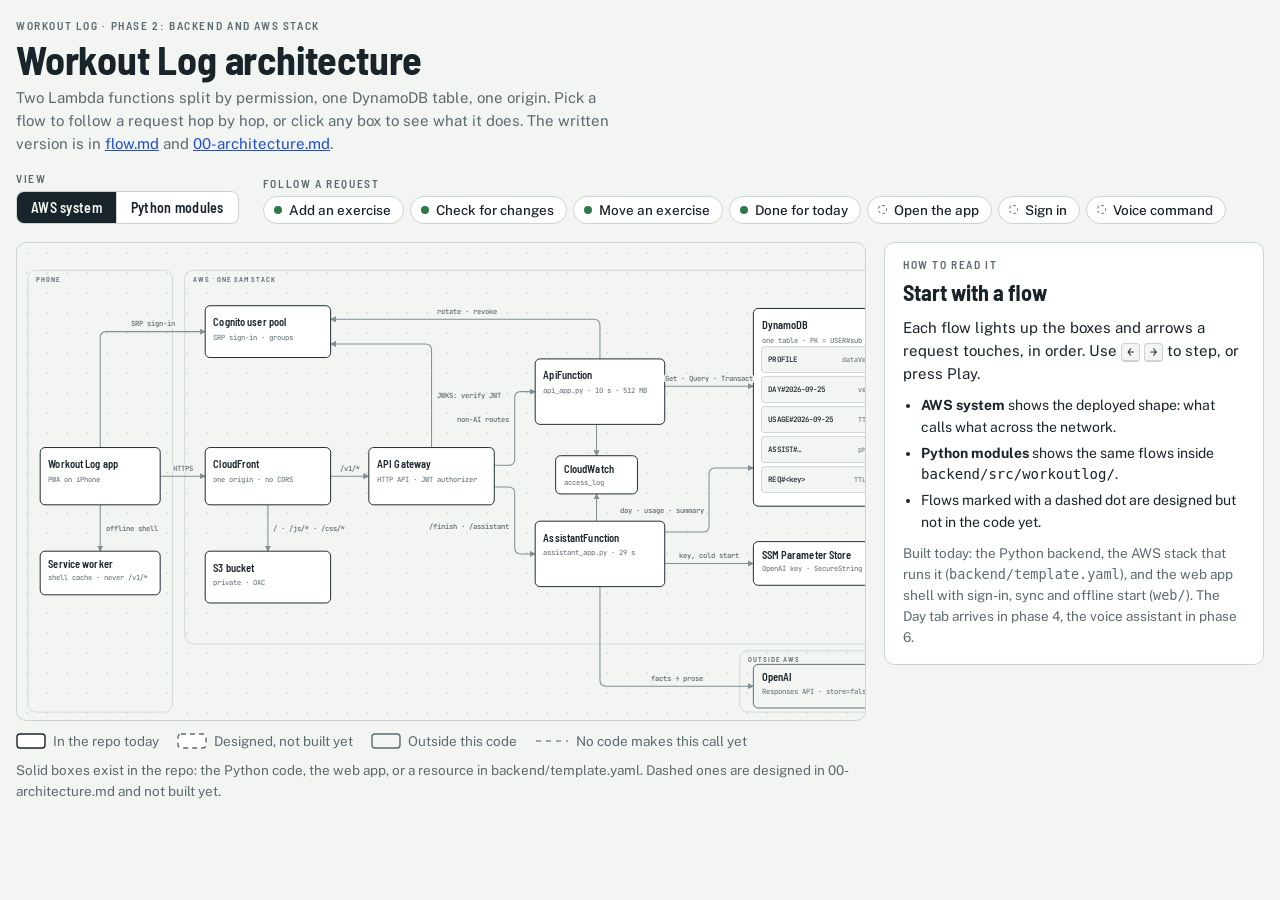
==== commit 052a1374: "Phase 3: web shell, sign-in, sync, PWA, deploy-web - web/: static shell (header, status line, tabs)," ====
--- a/docs/architecture.html
+++ b/docs/architecture.html
@@ -290,7 +290,7 @@
           <li><b>Python modules</b> shows the same flows inside <code>backend/src/workoutlog/</code>.</li>
           <li>Flows marked with a dashed dot are designed but not in the code yet.</li>
         </ul>
-        <p style="color:var(--muted);font-size:13.5px">Built today: the Python backend and the AWS stack that runs it (<code>backend/template.yaml</code>). The web app and its sign-in screen arrive in phase 3, the voice assistant in phase 6.</p>
+        <p style="color:var(--muted);font-size:13.5px">Built today: the Python backend, the AWS stack that runs it (<code>backend/template.yaml</code>), and the web app shell with sign-in, sync and offline start (<code>web/</code>). The Day tab arrives in phase 4, the voice assistant in phase 6.</p>
       </section>
 
       <section class="card" id="flowCard" hidden>
@@ -327,15 +327,15 @@
   const VIEWS = {
     system: {
       viewBox: [0, 0, 1320, 700],
-      caption: "Solid boxes exist in the repo: the Python code, or a resource in backend/template.yaml. Dashed ones are designed in 00-architecture.md and arrive with the web app (phase 3).",
+      caption: "Solid boxes exist in the repo: the Python code, the web app, or a resource in backend/template.yaml. Dashed ones are designed in 00-architecture.md and not built yet.",
       zones: [
         { x: 16, y: 40, w: 212, h: 648, label: "Phone" },
         { x: 246, y: 40, w: 1058, h: 548, label: "AWS · one SAM stack" },
         { x: 1060, y: 598, w: 244, h: 90, label: "Outside AWS" }
       ],
       nodes: [
-        N("browser", 34, 300, 176, 84, "Workout Log app", "PWA on iPhone", "designed"),
-        N("sw", 34, 452, 176, 64, "Service worker", "shell cache · never /v1/*", "designed"),
+        N("browser", 34, 300, 176, 84, "Workout Log app", "PWA on iPhone", "repo"),
+        N("sw", 34, 452, 176, 64, "Service worker", "shell cache · never /v1/*", "repo"),
         N("cognito", 276, 92, 184, 76, "Cognito user pool", "SRP sign-in · groups", "repo"),
         N("cloudfront", 276, 300, 184, 84, "CloudFront", "one origin · no CORS", "repo"),
         N("s3", 276, 452, 184, 76, "S3 bucket", "private · OAC", "repo"),
@@ -353,9 +353,9 @@
         N("openai", 1080, 618, 216, 64, "OpenAI", "Responses API · store=false", "ext")
       ],
       edges: [
-        E("s_br_cf", "browser", "cloudfront", [[210, 342], [276, 342]], "HTTPS", 243, 334, "middle", "designed"),
-        E("s_br_cog", "browser", "cognito", [[122, 300], [122, 130], [276, 130]], "SRP sign-in", 200, 122, "middle", "designed"),
-        E("s_br_sw", "browser", "sw", [[122, 384], [122, 452]], "offline shell", 130, 422, "start", "designed"),
+        E("s_br_cf", "browser", "cloudfront", [[210, 342], [276, 342]], "HTTPS", 243, 334, "middle"),
+        E("s_br_cog", "browser", "cognito", [[122, 300], [122, 130], [276, 130]], "SRP sign-in", 200, 122, "middle"),
+        E("s_br_sw", "browser", "sw", [[122, 384], [122, 452]], "offline shell", 130, 422, "start"),
         E("s_cf_s3", "cloudfront", "s3", [[368, 384], [368, 452]], "/ · /js/* · /css/*", 376, 422, "start", "repo"),
         E("s_cf_gw", "cloudfront", "apigw", [[460, 342], [516, 342]], "/v1/*", 488, 334, "middle", "repo"),
         E("s_gw_cog", "apigw", "cognito", [[608, 300], [608, 148], [460, 148]], "JWKS: verify JWT", 616, 228, "start", "repo"),
@@ -430,11 +430,11 @@
 
   const DETAILS = {
     // ---- system view
-    browser: { kind: "Frontend · PWA", status: "Designed · phase 3", files: ["web/ (only exercise_catalog.json so far)"],
+    browser: { kind: "Frontend · PWA", status: "In the repo · make deploy-web", files: ["web/js/app.js", "web/js/session.js", "web/js/api.js", "web/js/sync.js", "web/js/views/signin.js"],
       body: ["Static HTML, CSS and plain ES modules, added to the iPhone home screen. No build step.",
              "Access and ID tokens live in memory only. The refresh token sits in an httpOnly cookie the page's JavaScript can't read."],
       facts: [["Polls", "GET /v1/days every 60 s with If-None-Match"], ["Sign-in", "SRP through a vendored, pinned amazon-cognito-identity-js"]] },
-    sw: { kind: "Frontend", status: "Designed · phase 3",
+    sw: { kind: "Frontend", status: "In the repo", files: ["web/sw.js"],
       body: ["Caches the app shell so it opens instantly, online or not. It never caches /v1/*, so data always comes from the server."] },
     cognito: { kind: "AWS · identity", status: "In template.yaml · make deploy", files: ["backend/template.yaml · UserPool, UserPoolClient", "scripts/create-user.sh", "scripts/set-ai-access.sh"],
       body: ["Invite-only user pool. SRP sign-in means the password is never sent at sign-in.",
@@ -445,9 +445,9 @@
              "API paths use CachingDisabled and AllViewerExceptHostHeader, which is what lets the Authorization, Cookie, Origin and Idempotency-Key headers reach API Gateway.",
              "A response headers policy adds the CSP (script-src 'self'), HSTS, nosniff, a referrer policy and a permissions policy."],
       facts: [["/, /js/*, /css/*", "S3"], ["/health", "ApiFunction, no auth"], ["/v1/auth/*", "ApiFunction, refresh cookie"], ["other /v1/*", "JWT, either function"]] },
-    s3: { kind: "AWS · storage", status: "In template.yaml · empty until phase 3", files: ["backend/template.yaml · WebBucket, WebBucketPolicy"],
+    s3: { kind: "AWS · storage", status: "In template.yaml · make deploy-web", files: ["backend/template.yaml · WebBucket, WebBucketPolicy"],
       body: ["Private bucket with all public access blocked. Only this CloudFront distribution can read it, through Origin Access Control, and only over TLS."],
-      facts: [["Filled by", "deploy-web.sh (phase 3)"]] },
+      facts: [["Filled by", "deploy-web.sh"]] },
     apigw: { kind: "AWS · API", status: "In template.yaml · make deploy", files: ["backend/template.yaml · HttpApi", "tests/test_template.py"],
       body: ["HTTP API with a built-in JWT authorizer, so a bad token is turned away before any Lambda runs.",
              "It checks signature and expiry, not revocation. That is why access tokens last 15 minutes."],
